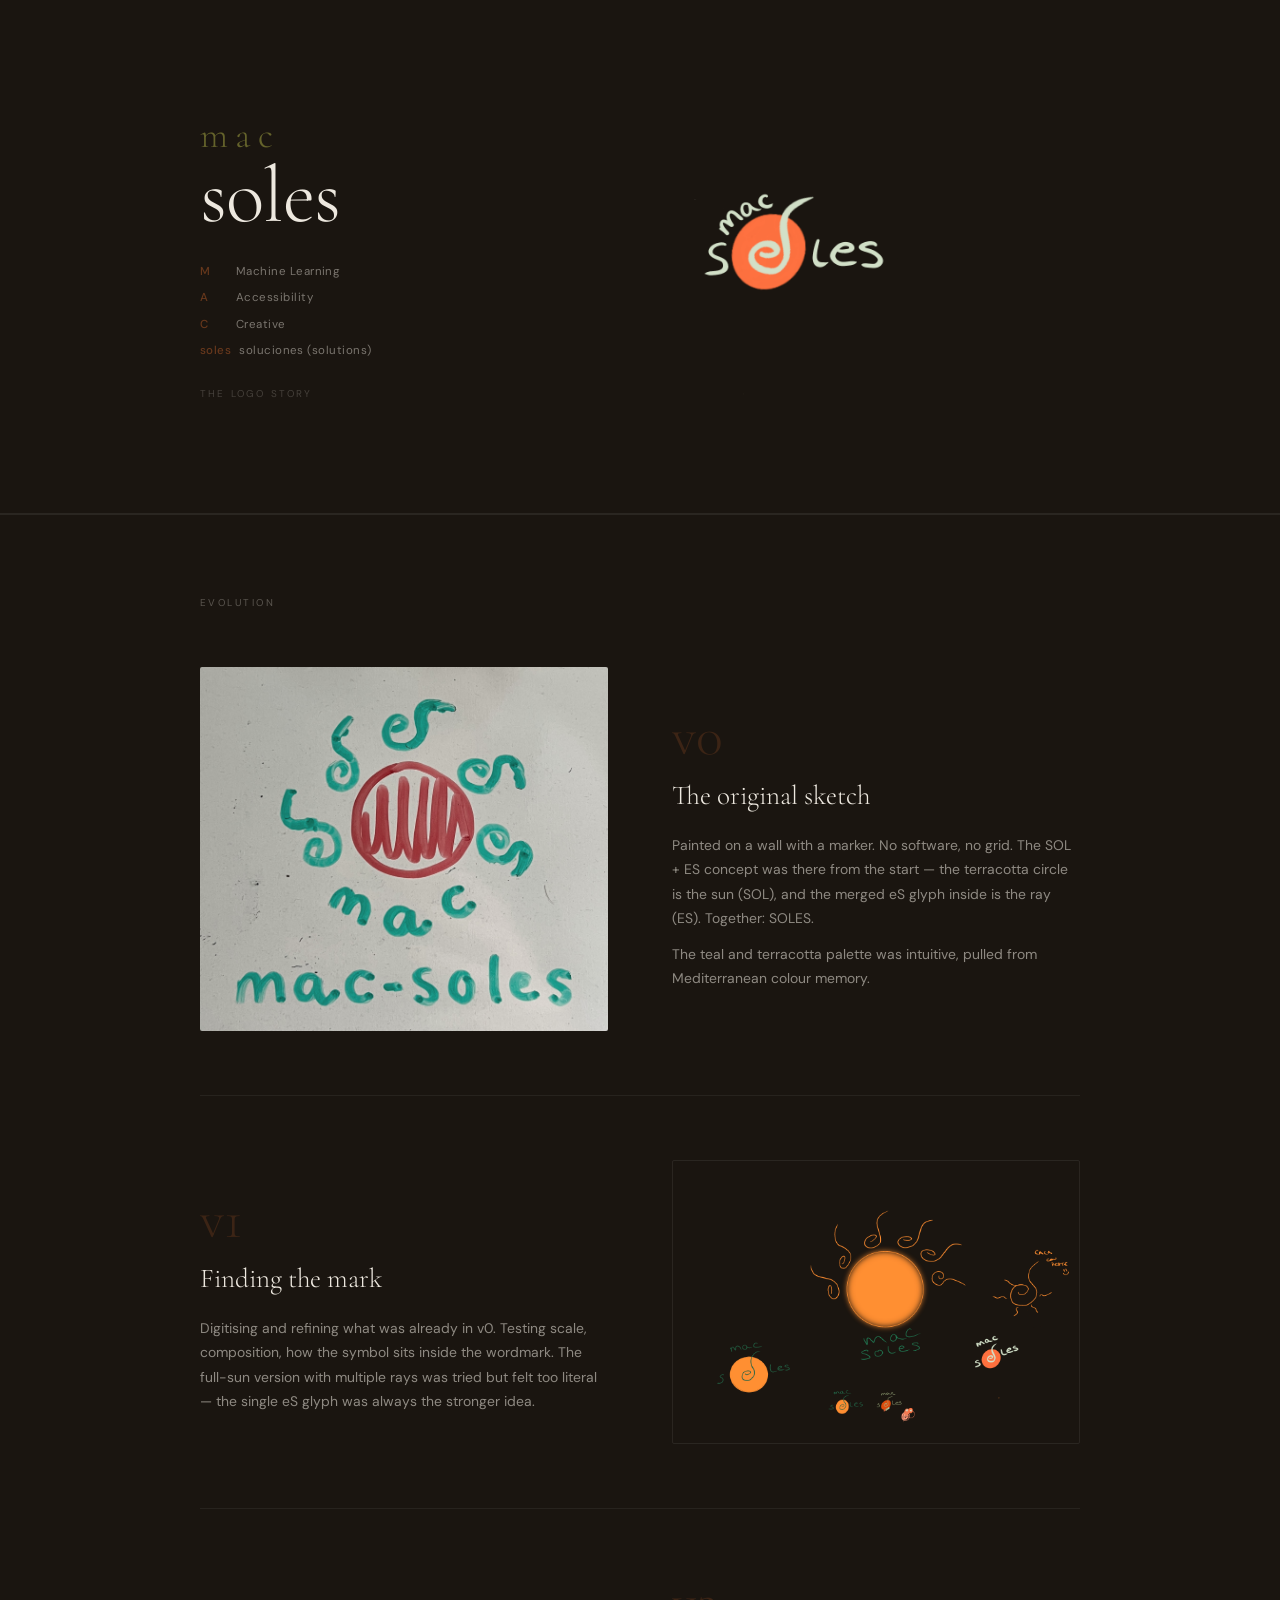
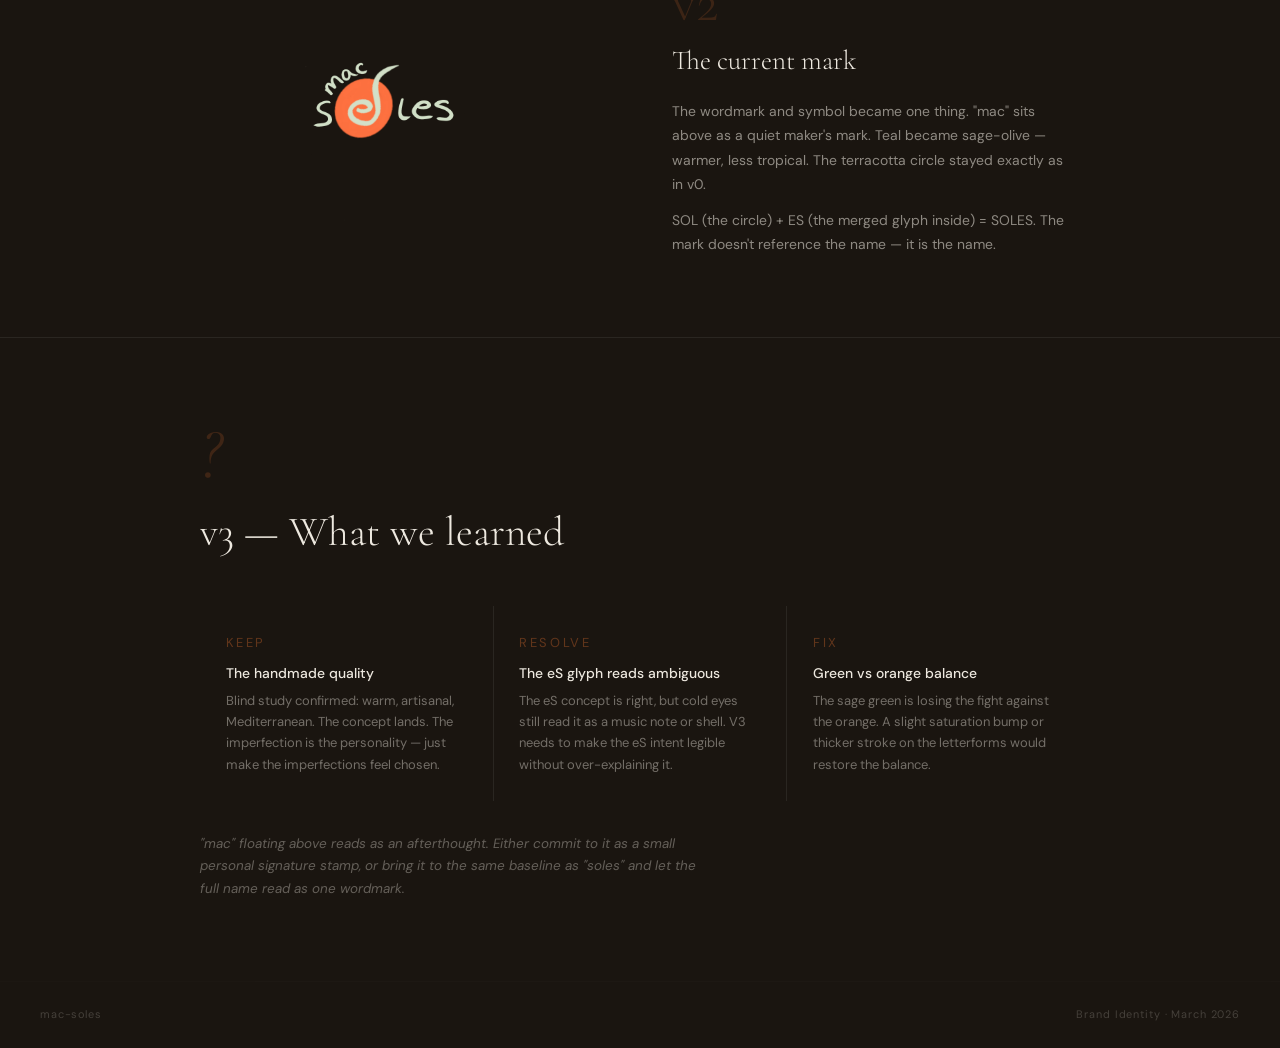
==== branding/index.html @ 3ea3617f "feat(branding): add logo story page at /branding/ Self-contained HTML page documenting the mac-soles" ====
<!DOCTYPE html>
<html lang="en">
<head>
  <meta charset="UTF-8" />
  <meta name="viewport" content="width=device-width, initial-scale=1.0" />
  <title>mac-soles</title>
  <link rel="preconnect" href="https://fonts.googleapis.com" />
  <link rel="preconnect" href="https://fonts.gstatic.com" crossorigin />
  <link href="https://fonts.googleapis.com/css2?family=Cormorant+Garamond:ital,wght@0,300;1,300&family=DM+Sans:wght@300;400&display=swap" rel="stylesheet" />
  <style>
    :root {
      --t: #C4612A;
      --o: #848437;
      --e: #1A1510;
      --l: #EDE8DF;
      --l2: #D5CEBF;
    }

    *, *::before, *::after { box-sizing: border-box; margin: 0; padding: 0; }
    html { scroll-behavior: smooth; }
    body {
      background: var(--e);
      color: var(--l);
      font-family: 'DM Sans', sans-serif;
      font-size: 15px;
      line-height: 1.6;
      -webkit-font-smoothing: antialiased;
    }
    img { display: block; max-width: 100%; }
    .wrap { max-width: 960px; margin: 0 auto; padding: 0 2.5rem; }

    /* ── HERO ────────────────────────────────────────────── */
    #hero {
      padding: 5rem 0 4.5rem;
      border-bottom: 1px solid rgba(255,255,255,0.07);
    }

    .hero-inner {
      max-width: 960px;
      margin: 0 auto;
      padding: 0 2.5rem;
      display: grid;
      grid-template-columns: 1fr auto;
      gap: 3rem;
      align-items: center;
    }

    .hero-text h1 {
      font-family: 'Cormorant Garamond', serif;
      font-weight: 300;
      font-size: clamp(3rem, 7vw, 5rem);
      line-height: 0.95;
      letter-spacing: -0.01em;
      margin-bottom: 1.8rem;
    }

    .hero-text h1 .name-mac {
      display: block;
      font-size: 0.46em;
      letter-spacing: 0.2em;
      color: var(--o);
      opacity: 0.7;
      margin-bottom: 0.1em;
    }

    .hero-text h1 .name-soles {
      display: block;
      color: var(--l);
    }

    .hero-readings {
      display: flex;
      flex-direction: column;
      gap: 0.5rem;
      font-size: 0.72rem;
      letter-spacing: 0.04em;
      opacity: 0.45;
    }

    .hero-readings span {
      display: flex;
      gap: 0.5rem;
    }

    .hero-readings strong {
      color: var(--t);
      font-weight: 500;
      opacity: 1;
      min-width: 3.5ch;
    }

    .hero-sub {
      display: block;
      margin-top: 1.6rem;
      font-size: 0.62rem;
      letter-spacing: 0.22em;
      text-transform: uppercase;
      opacity: 0.2;
    }

    .hero-logo {
      width: 520px;
      flex-shrink: 0;
    }

    .hero-logo img {
      width: 100%;
      height: auto;
    }

    @media (max-width: 680px) {
      .hero-inner {
        grid-template-columns: 1fr;
        gap: 2rem;
      }
      .hero-logo { width: 100%; }
    }

    /* ── EVOLUTION ──────────────────────────────────────── */
    #evolution {
      padding: 5rem 0;
      border-top: 1px solid rgba(255,255,255,0.07);
    }

    .sec-label {
      font-size: 0.62rem;
      letter-spacing: 0.25em;
      text-transform: uppercase;
      opacity: 0.3;
      margin-bottom: 3.5rem;
    }

    .evo-item {
      display: grid;
      grid-template-columns: 1fr 1fr;
      gap: 4rem;
      align-items: center;
      padding-bottom: 4rem;
      margin-bottom: 4rem;
      border-bottom: 1px solid rgba(255,255,255,0.06);
    }

    .evo-item:last-child {
      border-bottom: none;
      margin-bottom: 0;
      padding-bottom: 0;
    }

    .evo-item.flip { direction: rtl; }
    .evo-item.flip > * { direction: ltr; }

    .evo-img img { width: 100%; border-radius: 2px; }
    .evo-img.photo img { filter: saturate(0.8); }
    .evo-img.sketch img { border: 1px solid rgba(255,255,255,0.07); }

    .evo-v {
      font-family: 'Cormorant Garamond', serif;
      font-size: 3.5rem;
      font-weight: 300;
      color: var(--t);
      opacity: 0.2;
      line-height: 1;
      margin-bottom: 0.6rem;
    }

    .evo-title {
      font-family: 'Cormorant Garamond', serif;
      font-size: 1.7rem;
      font-weight: 300;
      margin-bottom: 1rem;
    }

    .evo-copy {
      font-size: 0.87rem;
      opacity: 0.55;
      line-height: 1.75;
      max-width: 40ch;
    }

    .evo-copy + .evo-copy { margin-top: 0.7rem; }

    /* ── V3 ─────────────────────────────────────────────── */
    #v3 {
      padding: 5rem 0;
      border-top: 1px solid rgba(255,255,255,0.07);
    }

    .v3-q {
      font-family: 'Cormorant Garamond', serif;
      font-size: 4.5rem;
      font-weight: 300;
      font-style: italic;
      color: var(--t);
      opacity: 0.22;
      line-height: 1;
      margin-bottom: 0.6rem;
    }

    #v3 h2 {
      font-family: 'Cormorant Garamond', serif;
      font-size: clamp(1.8rem, 3.5vw, 2.6rem);
      font-weight: 300;
      margin-bottom: 2.5rem;
    }

    .findings {
      display: grid;
      grid-template-columns: repeat(3, 1fr);
      gap: 1px;
      background: rgba(255,255,255,0.07);
      margin-bottom: 2rem;
    }

    .finding {
      background: var(--e);
      padding: 1.6rem;
    }

    .f-label {
      font-size: 0.6rem;
      letter-spacing: 0.2em;
      text-transform: uppercase;
      color: var(--t);
      opacity: 0.65;
      margin-bottom: 0.55rem;
    }

    .finding h4 { font-size: 0.87rem; font-weight: 500; margin-bottom: 0.35rem; }
    .finding p  { font-size: 0.81rem; opacity: 0.42; line-height: 1.65; }

    .v3-note {
      font-size: 0.84rem;
      opacity: 0.35;
      line-height: 1.7;
      max-width: 56ch;
      font-style: italic;
    }

    /* ── FOOTER ─────────────────────────────────────────── */
    footer {
      border-top: 1px solid rgba(255,255,255,0.06);
      padding: 1.5rem 2.5rem;
      display: flex;
      justify-content: space-between;
      font-size: 0.68rem;
      opacity: 0.2;
      letter-spacing: 0.08em;
    }

    /* ── RESPONSIVE ─────────────────────────────────────── */
    @media (max-width: 680px) {
      .evo-item, .evo-item.flip { grid-template-columns: 1fr; direction: ltr; gap: 2rem; }
      .findings { grid-template-columns: 1fr; }
    }
  </style>
</head>
<body>

  <!-- HERO -->
  <header id="hero">
    <div class="hero-inner">
      <div class="hero-text">
        <h1>
          <span class="name-mac">mac</span>
          <span class="name-soles">soles</span>
        </h1>
        <div class="hero-readings" aria-label="Acronym">
          <span><strong>M</strong> Machine Learning</span>
          <span><strong>A</strong> Accessibility</span>
          <span><strong>C</strong> Creative</span>
          <span><strong>soles</strong> soluciones (solutions)</span>
        </div>
        <span class="hero-sub">The logo story</span>
      </div>
      <div class="hero-logo">
        <img src="logo-v2.png" alt="mac-soles current mark" />
      </div>
    </div>
  </header>

  <!-- EVOLUTION -->
  <section id="evolution">
    <div class="wrap">
      <p class="sec-label">Evolution</p>

      <!-- v0 -->
      <div class="evo-item">
        <div class="evo-img photo">
          <img src="logo.jpg" alt="v0 — hand-painted original" />
        </div>
        <div>
          <p class="evo-v">v0</p>
          <h3 class="evo-title">The original sketch</h3>
          <p class="evo-copy">Painted on a wall with a marker. No software, no grid. The SOL + ES concept was there from the start — the terracotta circle is the sun (SOL), and the merged eS glyph inside is the ray (ES). Together: SOLES.</p>
          <p class="evo-copy">The teal and terracotta palette was intuitive, pulled from Mediterranean colour memory.</p>
        </div>
      </div>

      <!-- v1 -->
      <div class="evo-item flip">
        <div class="evo-img sketch">
          <img src="logo-evolution.png" alt="v1 — exploration sketches" />
        </div>
        <div>
          <p class="evo-v">v1</p>
          <h3 class="evo-title">Finding the mark</h3>
          <p class="evo-copy">Digitising and refining what was already in v0. Testing scale, composition, how the symbol sits inside the wordmark. The full-sun version with multiple rays was tried but felt too literal — the single eS glyph was always the stronger idea.</p>
        </div>
      </div>

      <!-- v2 -->
      <div class="evo-item">
        <div class="evo-img">
          <img src="logo-v2.png" alt="v2 — current mark" />
        </div>
        <div>
          <p class="evo-v">v2</p>
          <h3 class="evo-title">The current mark</h3>
          <p class="evo-copy">The wordmark and symbol became one thing. "mac" sits above as a quiet maker's mark. Teal became sage-olive — warmer, less tropical. The terracotta circle stayed exactly as in v0.</p>
          <p class="evo-copy">SOL (the circle) + ES (the merged glyph inside) = SOLES. The mark doesn't reference the name — it is the name.</p>
        </div>
      </div>

    </div>
  </section>

  <!-- V3 PLACEHOLDER -->
  <section id="v3">
    <div class="wrap">
      <p class="v3-q">?</p>
      <h2>v3 — What we learned</h2>
      <div class="findings">
        <div class="finding">
          <p class="f-label">Keep</p>
          <h4>The handmade quality</h4>
          <p>Blind study confirmed: warm, artisanal, Mediterranean. The concept lands. The imperfection is the personality — just make the imperfections feel chosen.</p>
        </div>
        <div class="finding">
          <p class="f-label">Resolve</p>
          <h4>The eS glyph reads ambiguous</h4>
          <p>The eS concept is right, but cold eyes still read it as a music note or shell. V3 needs to make the eS intent legible without over-explaining it.</p>
        </div>
        <div class="finding">
          <p class="f-label">Fix</p>
          <h4>Green vs orange balance</h4>
          <p>The sage green is losing the fight against the orange. A slight saturation bump or thicker stroke on the letterforms would restore the balance.</p>
        </div>
      </div>
      <p class="v3-note">"mac" floating above reads as an afterthought. Either commit to it as a small personal signature stamp, or bring it to the same baseline as "soles" and let the full name read as one wordmark.</p>
    </div>
  </section>

  <!-- FOOTER -->
  <footer>
    <span>mac-soles</span>
    <span>Brand Identity · March 2026</span>
  </footer>

</body>
</html>
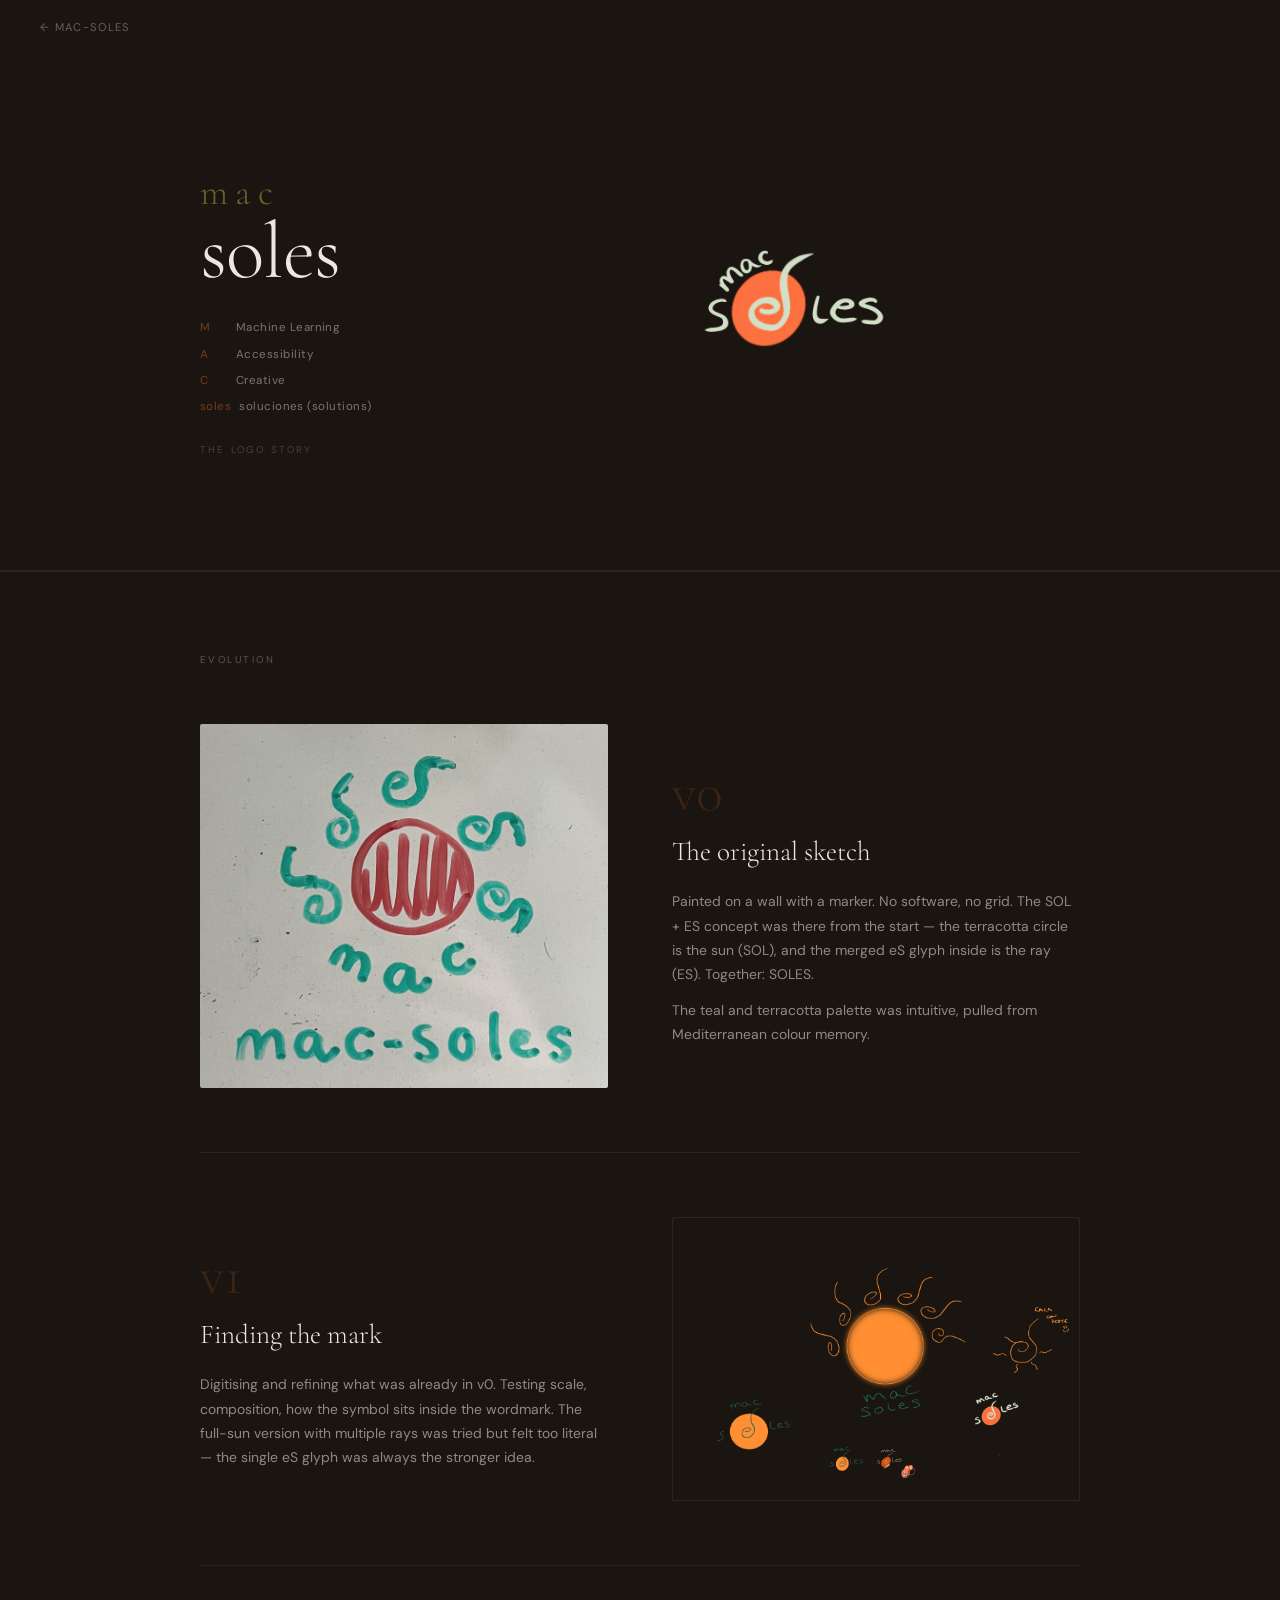
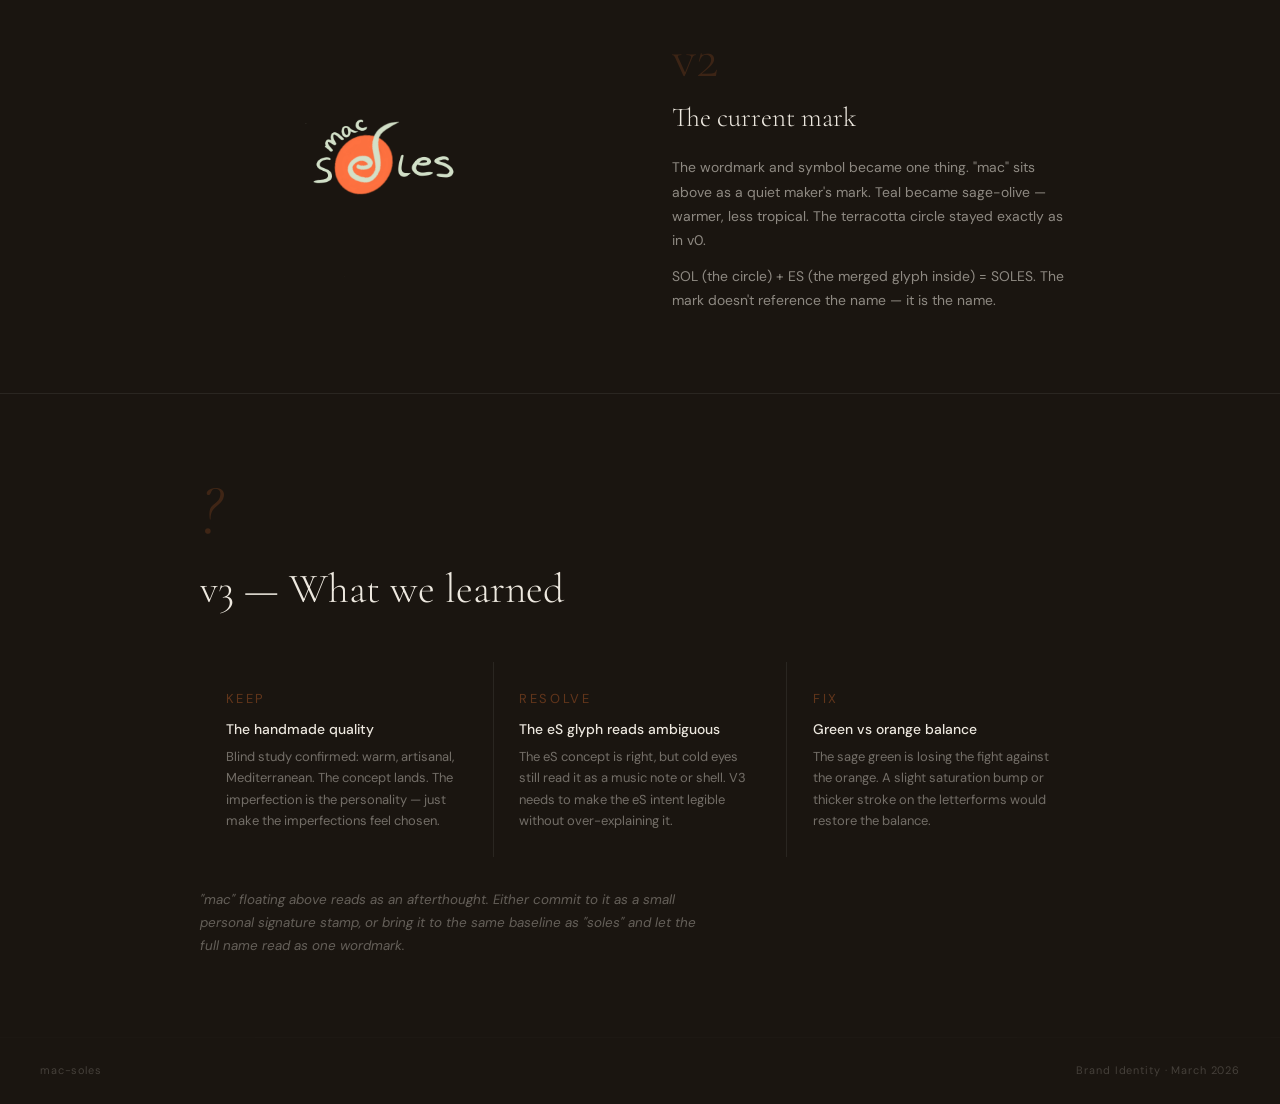
==== commit beeffee9: "feat(branding): add navigation between home and brand pages" ====
--- a/branding/index.html
+++ b/branding/index.html
@@ -256,6 +256,10 @@
 </head>
 <body>
 
+  <nav style="padding:1.2rem 2.5rem;font-size:0.7rem;letter-spacing:0.12em;text-transform:uppercase;opacity:0.35;">
+    <a href="../" style="color:inherit;text-decoration:none;">← mac-soles</a>
+  </nav>
+
   <!-- HERO -->
   <header id="hero">
     <div class="hero-inner">
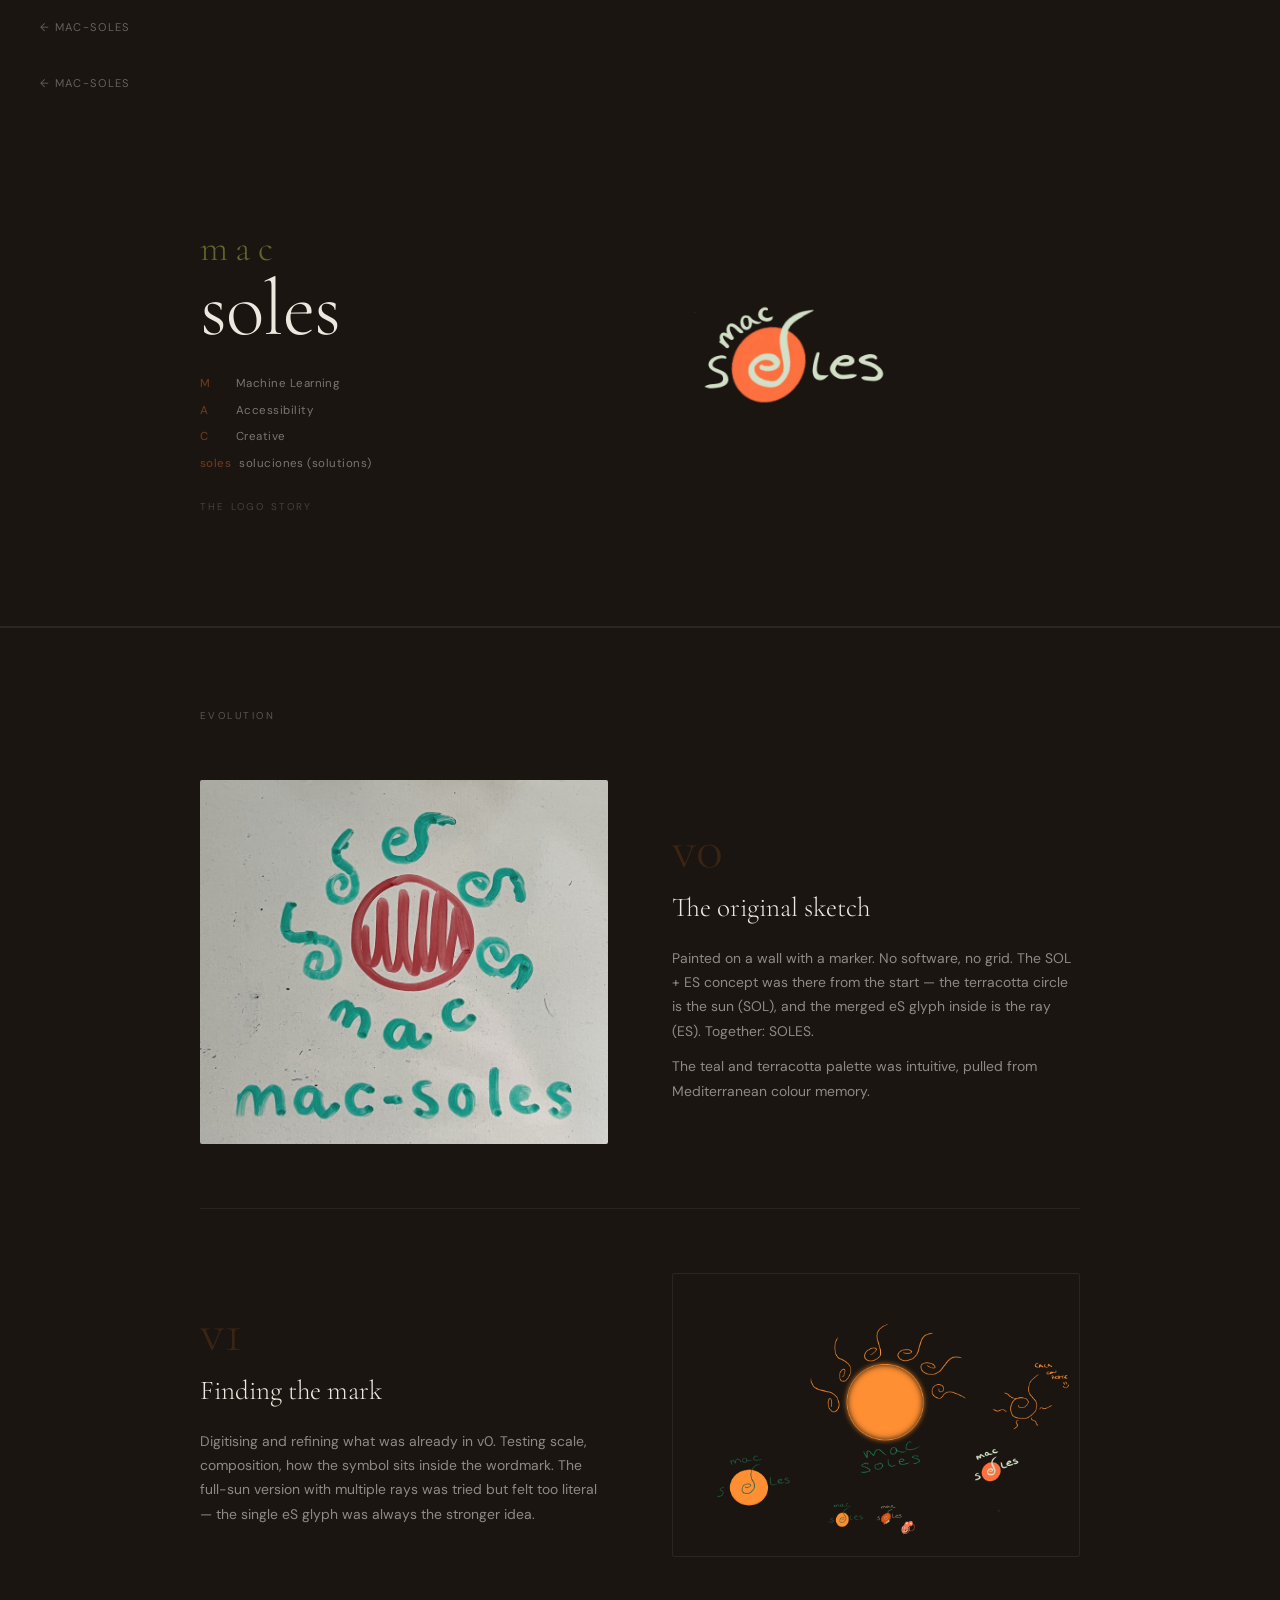
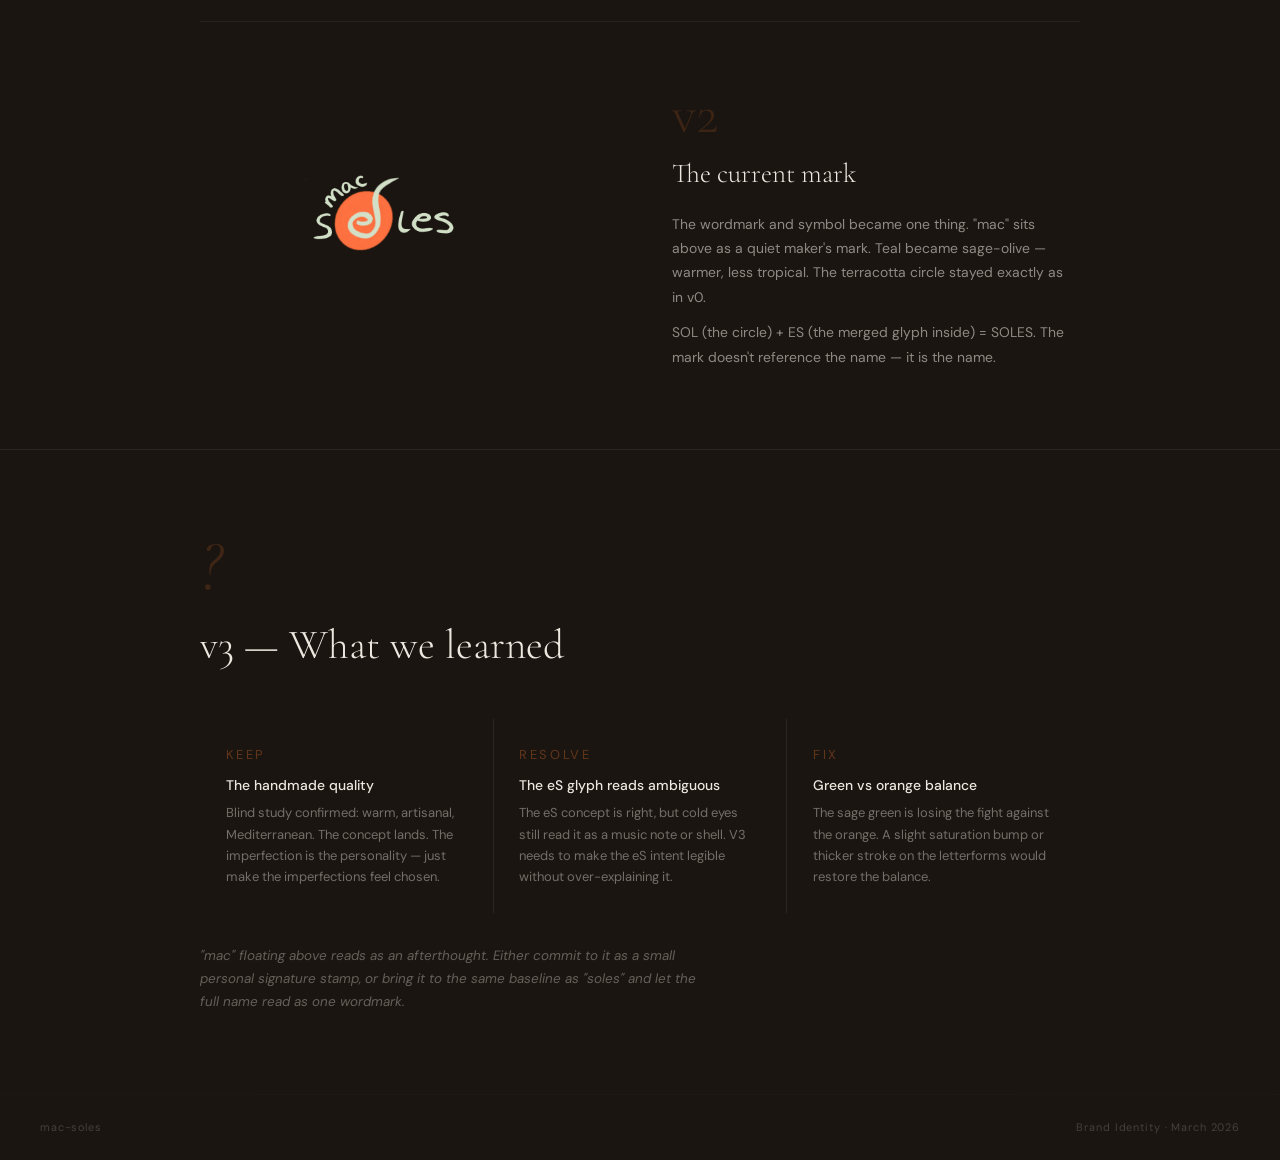
==== commit b6832b44: "feat(branding): add back navigation to portfolio page" ====
--- a/branding/index.html
+++ b/branding/index.html
@@ -260,6 +260,10 @@
     <a href="../" style="color:inherit;text-decoration:none;">← mac-soles</a>
   </nav>
 
+  <nav style="padding:1.2rem 2.5rem;font-size:0.7rem;letter-spacing:0.12em;text-transform:uppercase;opacity:0.35;">
+    <a href="../" style="color:inherit;text-decoration:none;">← mac-soles</a>
+  </nav>
+
   <!-- HERO -->
   <header id="hero">
     <div class="hero-inner">
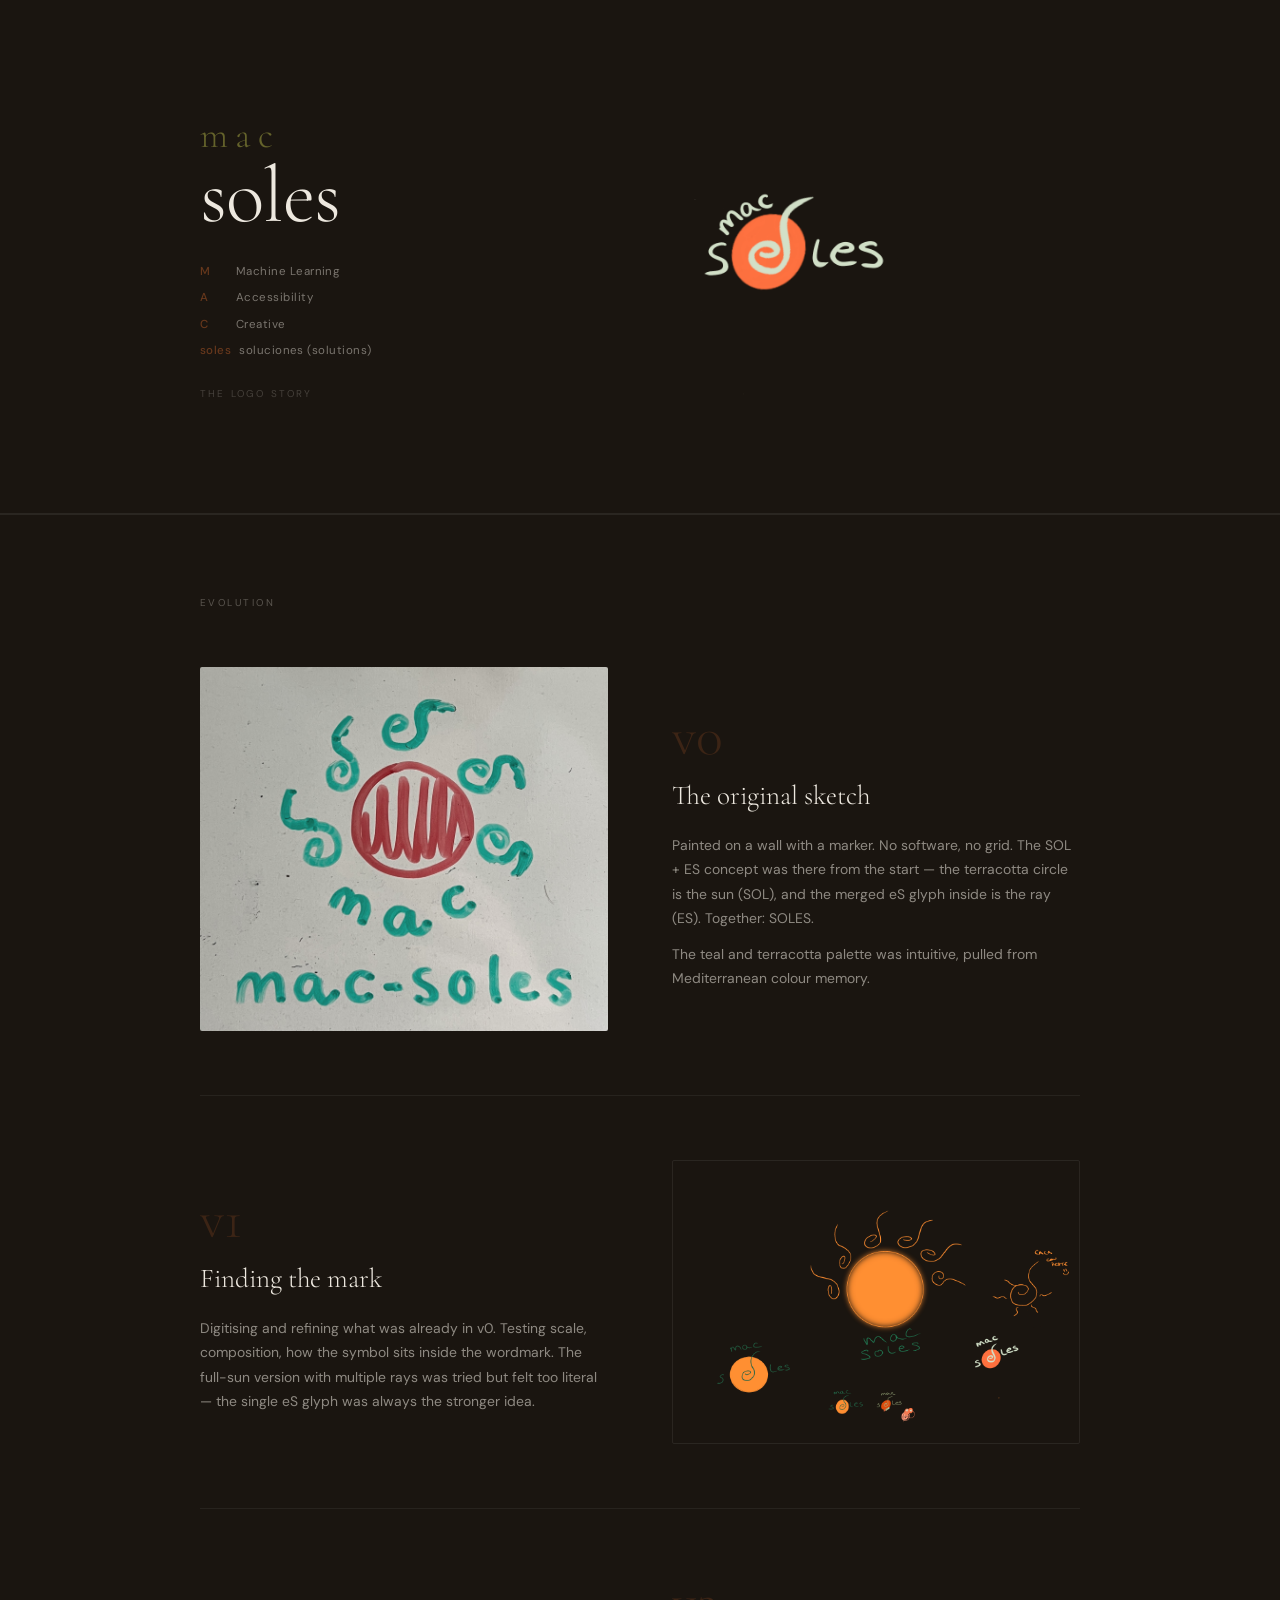
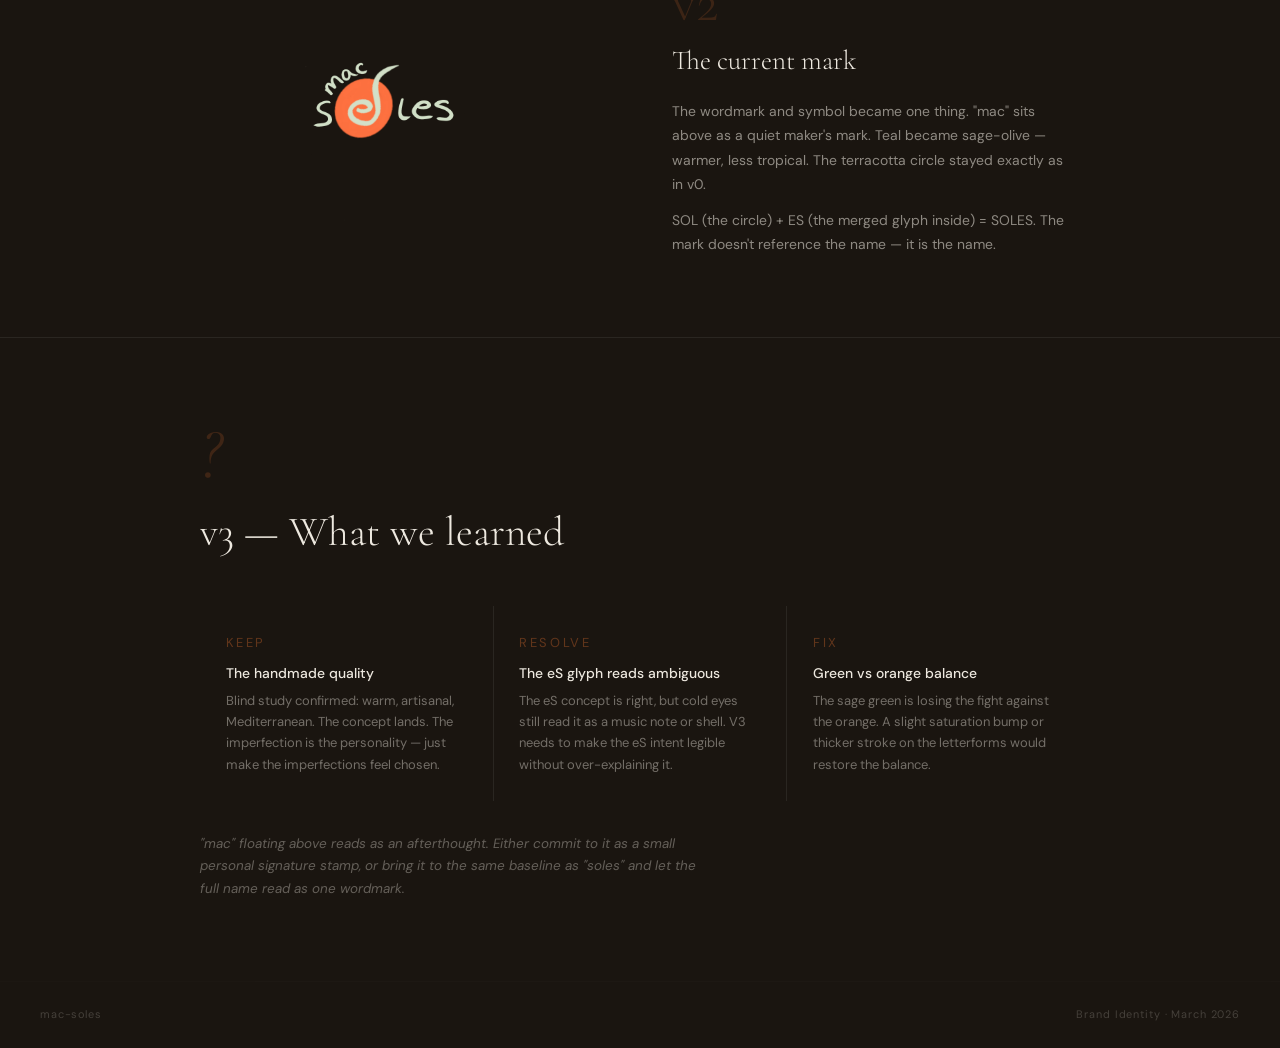
==== commit ded512aa: "fix(branding): remove duplicate back navs, move link to footer" ====
--- a/branding/index.html
+++ b/branding/index.html
@@ -256,14 +256,6 @@
 </head>
 <body>
 
-  <nav style="padding:1.2rem 2.5rem;font-size:0.7rem;letter-spacing:0.12em;text-transform:uppercase;opacity:0.35;">
-    <a href="../" style="color:inherit;text-decoration:none;">← mac-soles</a>
-  </nav>
-
-  <nav style="padding:1.2rem 2.5rem;font-size:0.7rem;letter-spacing:0.12em;text-transform:uppercase;opacity:0.35;">
-    <a href="../" style="color:inherit;text-decoration:none;">← mac-soles</a>
-  </nav>
-
   <!-- HERO -->
   <header id="hero">
     <div class="hero-inner">
@@ -360,7 +352,7 @@
 
   <!-- FOOTER -->
   <footer>
-    <span>mac-soles</span>
+    <a href="../" style="color:inherit;text-decoration:none;">mac-soles</a>
     <span>Brand Identity · March 2026</span>
   </footer>
 
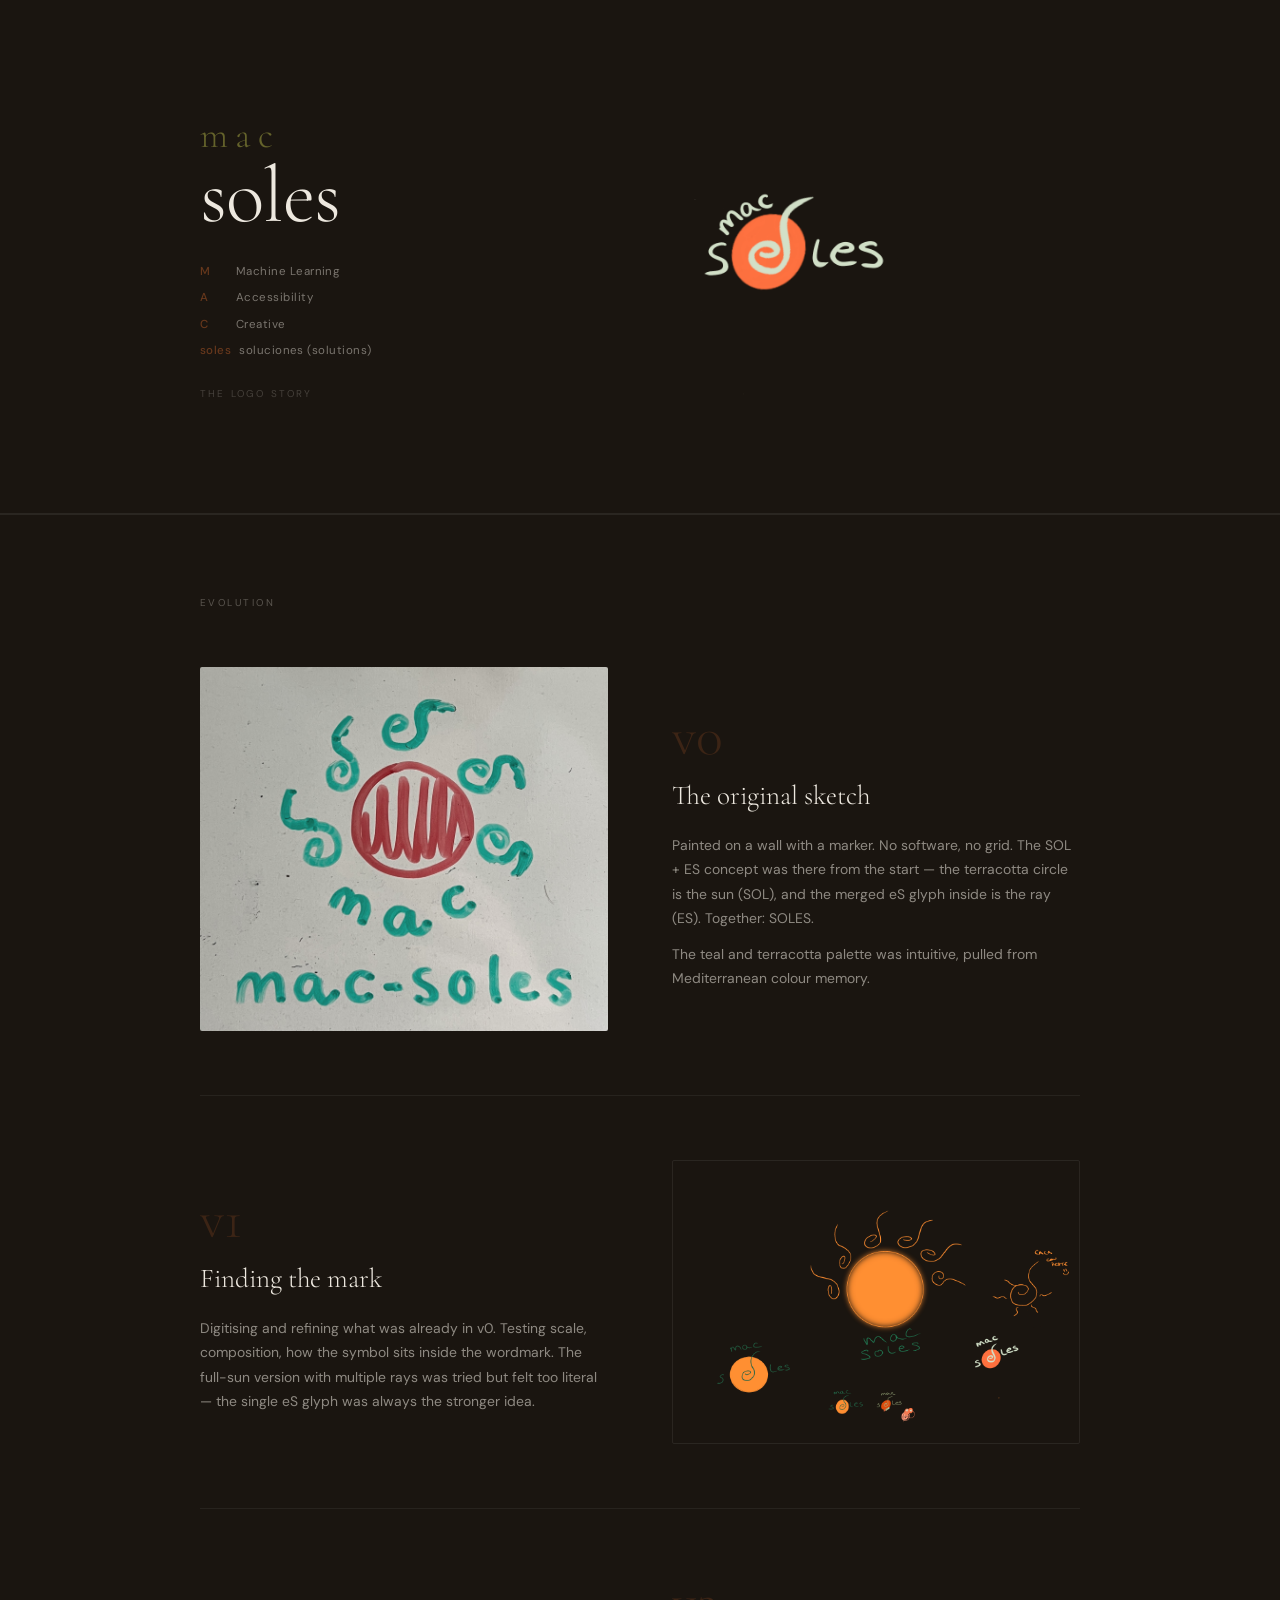
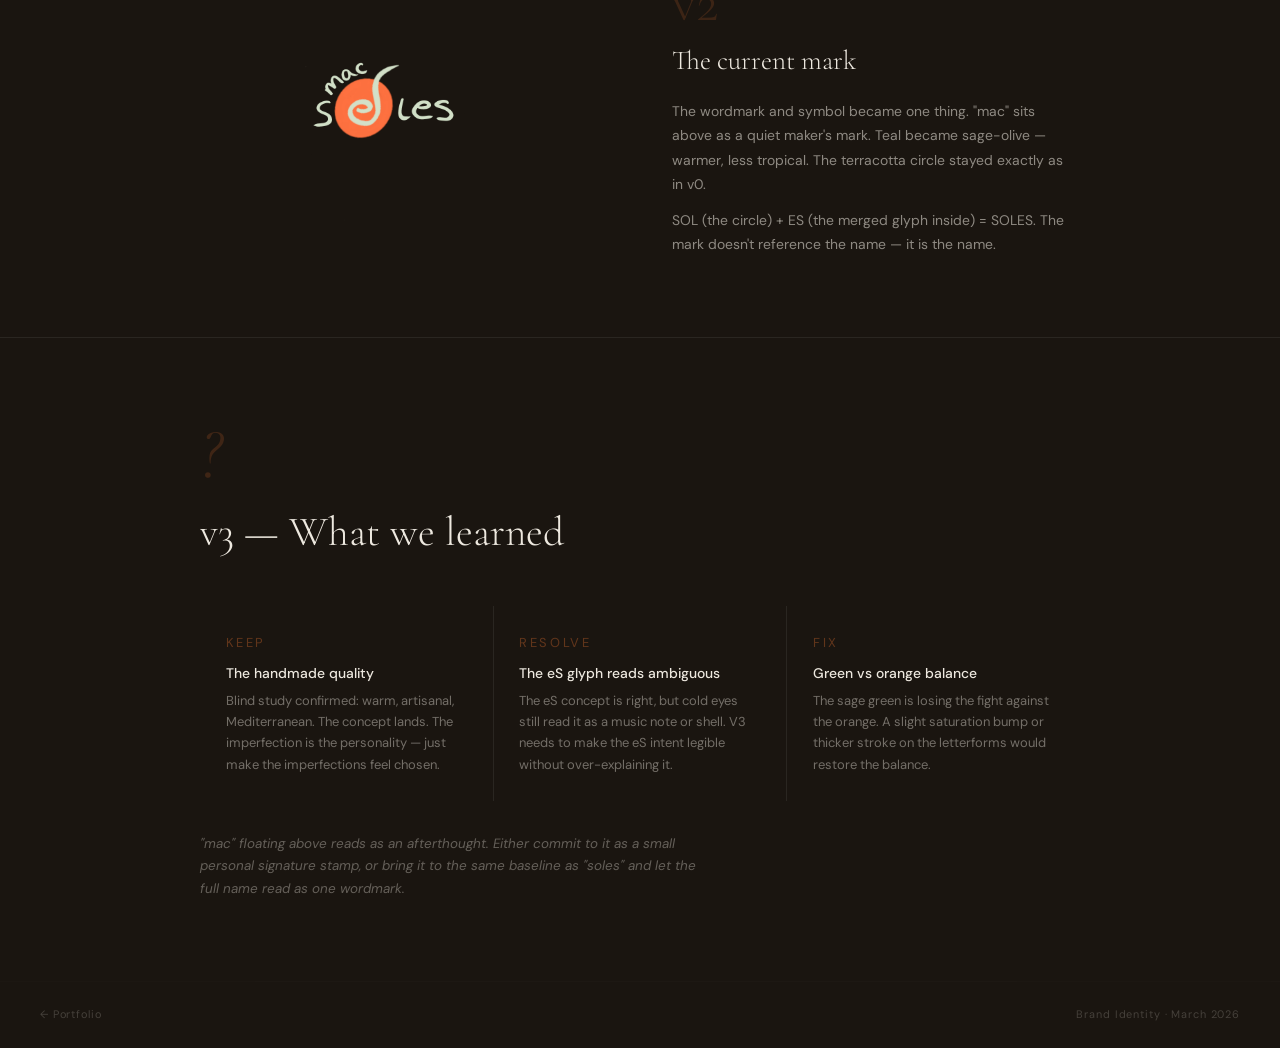
==== commit 1b16d104: "fix(branding): update footer back link text to Portfolio" ====
--- a/branding/index.html
+++ b/branding/index.html
@@ -352,7 +352,7 @@
 
   <!-- FOOTER -->
   <footer>
-    <a href="../" style="color:inherit;text-decoration:none;">mac-soles</a>
+    <a href="../" style="color:inherit;text-decoration:none;">← Portfolio</a>
     <span>Brand Identity · March 2026</span>
   </footer>
 
